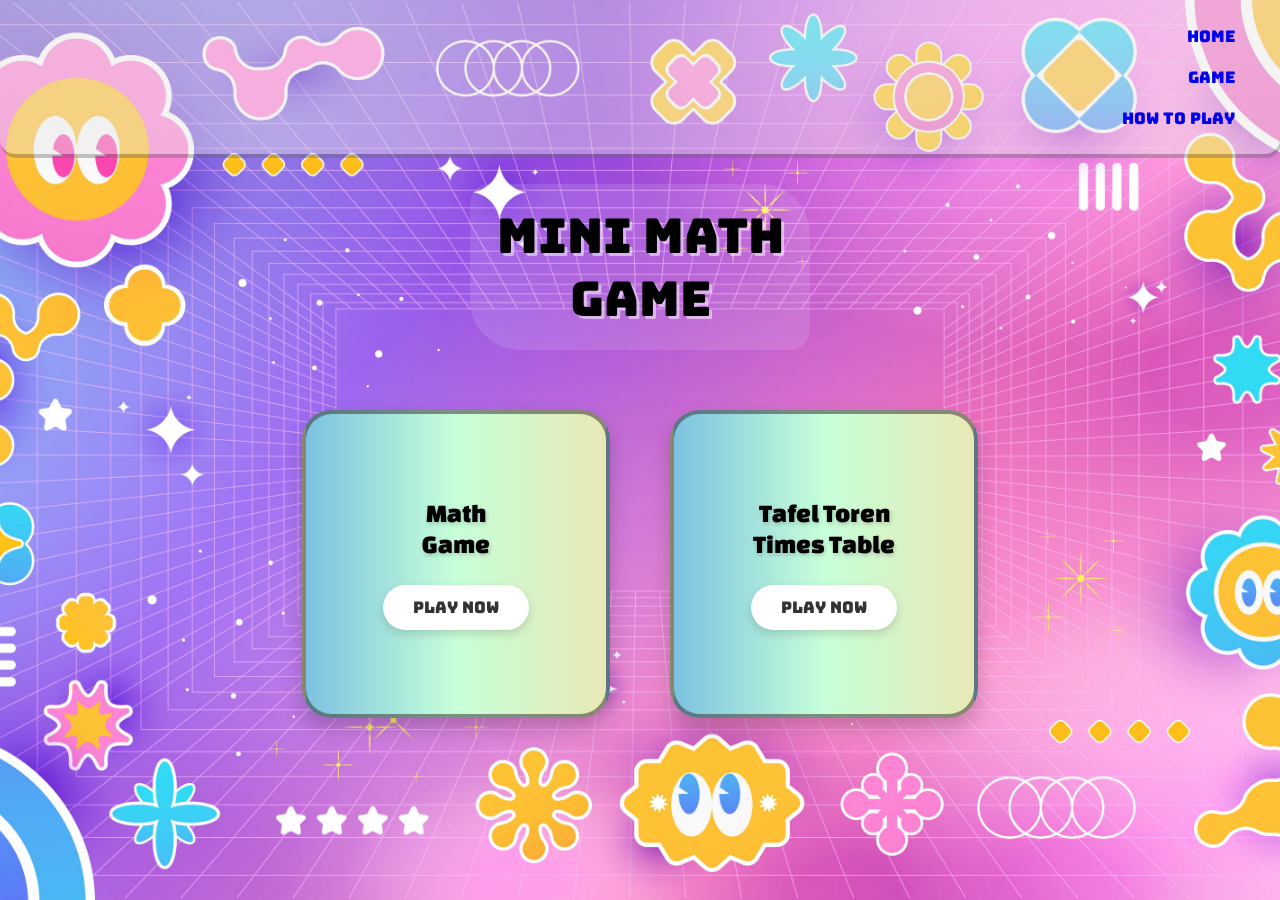
==== html/index.html @ 0ad89cf7 "8th" ====
<!doctype html>
<html lang="en">
  <head>
    <meta charset="UTF-8" />
    <meta name="viewport" content="width=device-width, initial-scale=1.0" />
    <link
      href="https://fonts.googleapis.com/css2?family=Bungee&family=Changa+One:ital@0;1&family=Varela+Round&display=swap"
      rel="stylesheet"
    />
    <link rel="stylesheet" href="../css/style.css" />
    <title>game</title>
  </head>
  <body>
    <header>
      <div id="menu-bar" class="menu-concontainer">
        <div class="menuDisplay">
          <ul>
            <li><a href="index.html">Home</a></li>
            <li><a href="#">Game</a></li>
            <li><a href="#">How to play</a></li>
          </ul>
        </div>
      </div>
    </header>
    <main>
      <section id="container-display" class="displayContainer">
        <div class="container">
          <h1 style="font-size: 3rem; text-shadow: 3px 3px 0px rgba(255,255,255,0.5);">Mini Math Game</h1>
        </div>
        <div class="games-wrapper">
          <a href="mathgame.html" class="game-card">
            <h1>Math<br>Game</h1>
            <button>Play Now</button>
          </a>
          <a href="tafelgaem.html" class="game-card" id="card-tafel">
            <h1>Tafel Toren<br>Times Table</h1>
            <button>Play Now</button>
          </a>
        </div>
      </section>
    </main>
  </body>
</html>
---- css/style.css ----
* {
  margin: 0;
  padding: 0;
}

body {
  background-image: url(/img/main-bg.jpg);
  background-size: cover;
  background-position: center;
  background-repeat: no-repeat;
  align-items: center;
  justify-content: center;
  /* display: flex; */
  min-height: 100vh;
}
/* menu-bar */
#menu-bar {
  display: flex;
  padding: 25px;
  background-color: aliceblue;
  padding: 0 5px;
  display: flex;
  /* align-items: center;
  justify-content: center; */
  background-color: rgba(231, 229, 229, 0.434);
  border-radius: 0 0 15px 15px;
  font-family: "Bungee", sans-serif;
  font-weight: 250;
  font-style: normal;
  border: 0 solid;
  padding: 2.5px;
  box-shadow: 1px 4px rgba(101, 101, 100, 0.39);
}
.menuDisplay {
  text-align: right;
  flex: 1;
}
.menuDisplay ul {
  list-style: none;
  display: inline-block;
  margin-right: 20px;
  padding: 13px;
}
.menuDisplay ul li {
  border-radius: 5px;
  padding: 10px;
}
.menuDisplay a {
  text-decoration: none;
}
.menuDisplay ul li a:hover {
  background-color: rgba(180, 180, 179, 0.274);
  border-radius: 15px;
  padding: 10px;
}

/* main */
.games-wrapper {
  display: flex;
  justify-content: center;
  gap: 60px;
  flex-wrap: wrap;
  margin-top: 60px;
  padding-bottom: 50px;
}
.game-card {
  display: flex;
  flex-direction: column;
  justify-content: center;
  align-items: center;
  text-align: center;
  padding: 30px;
  width: 240px;
  background: linear-gradient(
    90deg,
    rgba(123, 194, 224, 1) 0%,
    rgba(199, 255, 217, 1) 50%,
    rgba(232, 232, 181, 1) 100%
  );
  height: 240px;
  border-radius: 30px;
  box-shadow: 0 10px 20px rgba(0, 0, 0, 0.2);
  cursor: pointer;
  transition: all 0.3s cubic-bezier(0.25, 0.8, 0.25, 1);
  text-decoration: none;
  color: rgb(0, 0, 0);
  border: 4px solid rgba(63, 59, 59, 0.555);
}
.game-card:hover {
  transform: translateY(-10px);
  box-shadow: 0 20px 30px rgba(0, 0, 0, 0.3);
  border-color: rgba(255, 255, 255, 0.6);
}
.game-card#card-tafel {
  background: linear-gradient(
    90deg,
    rgba(123, 194, 224, 1) 0%,
    rgba(199, 255, 217, 1) 50%,
    rgba(232, 232, 181, 1) 100%
  );
}
.game-card h1 {
  font-family: "Changa One", sans-serif;
  font-weight: 400;
  font-size: 1.6rem;
  margin-bottom: 25px;
  text-decoration: none;
  text-shadow: 1px 2px 4px rgba(0, 0, 0, 0.2);
  line-height: 1.2;
}
.game-card button {
  border: none;
  padding: 12px 30px;
  border-radius: 25px;
  font-family: "Bungee", sans-serif;
  background-color: white;
  color: #333;
  font-size: 1rem;
  cursor: pointer;
  transition:
    transform 0.2s,
    background-color 0.2s;
  box-shadow: 0 4px 10px rgba(0, 0, 0, 0.15);
}
.game-card button:hover {
  transform: scale(1.1);
  background-color: #f8f8f8;
}

.container h1 {
  font-family: "Bungee", sans-serif;
  font-weight: 400;
  font-style: normal;
  text-shadow: 4px 0 3px seashell;
}

.container {
  padding: 20px;
  width: 300px;
  border: 50px;
  border-radius: 20px 50px;
  text-align: center;
  margin: auto;
  margin-top: 30px;
  background-color: rgba(240, 248, 255, 0.119);
}

/* tafel game */
#tafelgame {
  display: flex;
  flex-direction: column;
  justify-content: center;
  align-items: center;
  text-align: center;
  margin-right: 300px;
  padding: 100px;
  width: 60px;
  background: linear-gradient(
    90deg,
    rgba(123, 194, 224, 1) 0%,
    rgba(199, 255, 217, 1) 50%,
    rgba(232, 232, 181, 1) 100%
  );
  height: 60px;
  border-radius: 50%;
  /* display: inline-block; */
  box-shadow: 2px 2px 5px 2px rgba(56, 59, 59, 0.518);
  border: none;
}
#tafelgame h1 {
  font-family: "Changa One", sans-serif;
  font-weight: 400;
  font-style: normal;
}

/* tefel game buttom */
#start-tafelgame {
  border: none;
  padding: 20px;
  border-radius: 30px;
  margin-top: 20px;
  font-family: "Bungee", sans-serif;
}
.styletafelgame {
  text-align: center;
  margin: auto;
  margin-top: 30px;
}
/* math game */
#mathgame {
  display: flex;
  flex-direction: column;
  justify-content: center;
  align-items: center;
  text-align: center;
  margin-left: 300px;
  padding: 100px;
  width: 60px;
  background: linear-gradient(
    90deg,
    rgba(74, 155, 186, 1) 0%,
    rgb(161, 255, 173) 72%,
    rgba(255, 251, 191, 1) 100%
  );
  height: 60px;
  border-radius: 50%;
  /* display: inline-block; */
  box-shadow: 2px 2px 5px 2px rgba(56, 59, 59, 0.518);
  border: none;
}
#mathgame h1 {
  font-family: "Changa One", sans-serif;
  font-weight: 400;
  font-style: normal;
}
#start-tafelgame:hover {
  box-shadow: 0 0 3px 3px rgba(78, 93, 105, 0.521);
  transform: translateY(2px);
}
/* math game buttom */
#start-mathgame {
  border: none;
  padding: 20px;
  border-radius: 30px;
  margin-top: 20px;
  font-family: "Bungee", sans-serif;
}
.stylemathgame {
  text-align: center;
  margin: auto;
  margin-top: 30px;
}
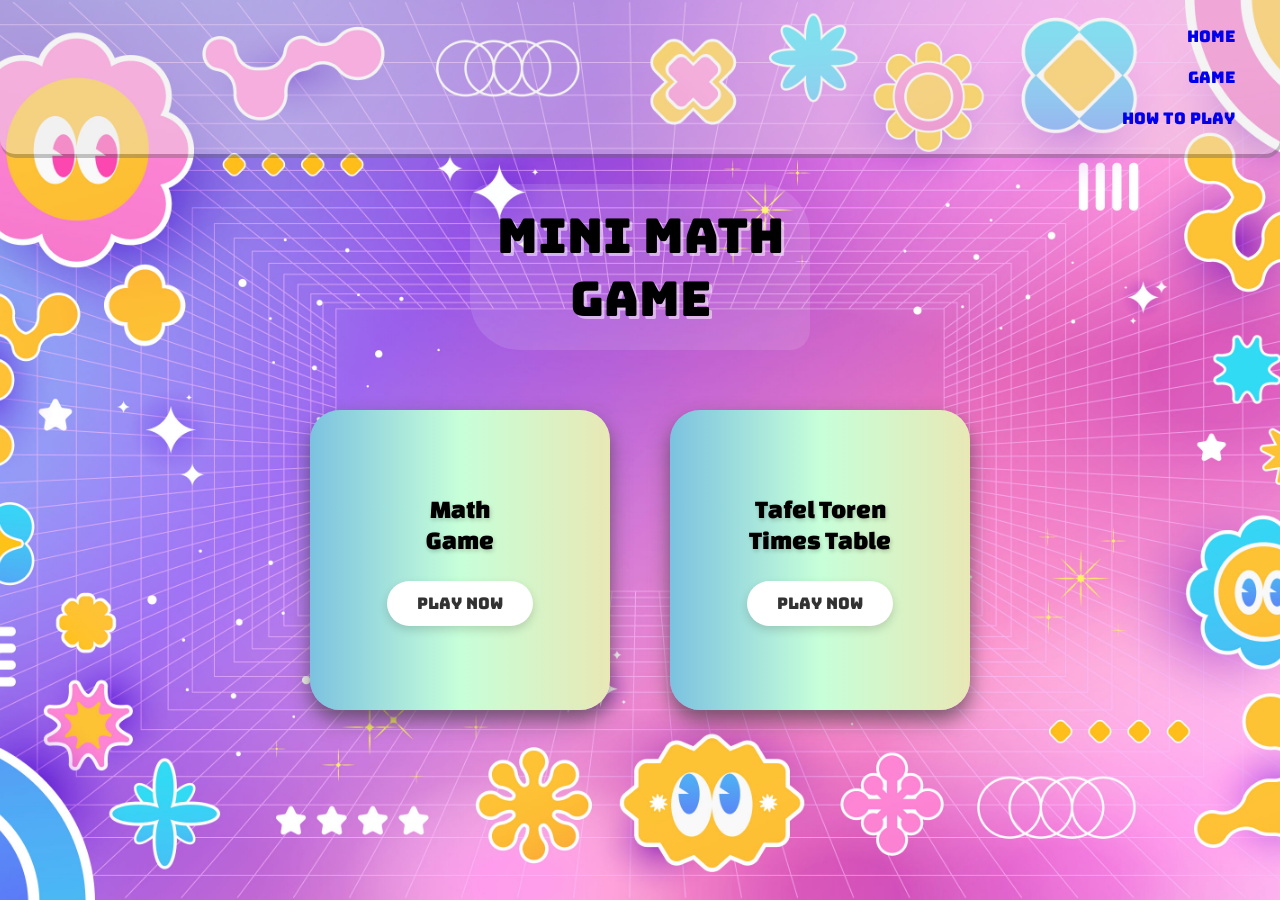
==== commit 5a1404b1: "update" ====
--- a/html/index.html
+++ b/html/index.html
@@ -17,7 +17,7 @@
           <ul>
             <li><a href="index.html">Home</a></li>
             <li><a href="#">Game</a></li>
-            <li><a href="#">How to play</a></li>
+            <li><a href="/html/info/infoGame.html">How to play</a></li>
           </ul>
         </div>
       </div>
--- a/css/style.css
+++ b/css/style.css
@@ -79,12 +79,12 @@
   );
   height: 240px;
   border-radius: 30px;
-  box-shadow: 0 10px 20px rgba(0, 0, 0, 0.2);
+  box-shadow: 0 10px 20px rgba(54, 54, 54, 0.66);
   cursor: pointer;
   transition: all 0.3s cubic-bezier(0.25, 0.8, 0.25, 1);
   text-decoration: none;
   color: rgb(0, 0, 0);
-  border: 4px solid rgba(63, 59, 59, 0.555);
+  /* border: 4px solid rgba(63, 59, 59, 0.555); */
 }
 .game-card:hover {
   transform: translateY(-10px);
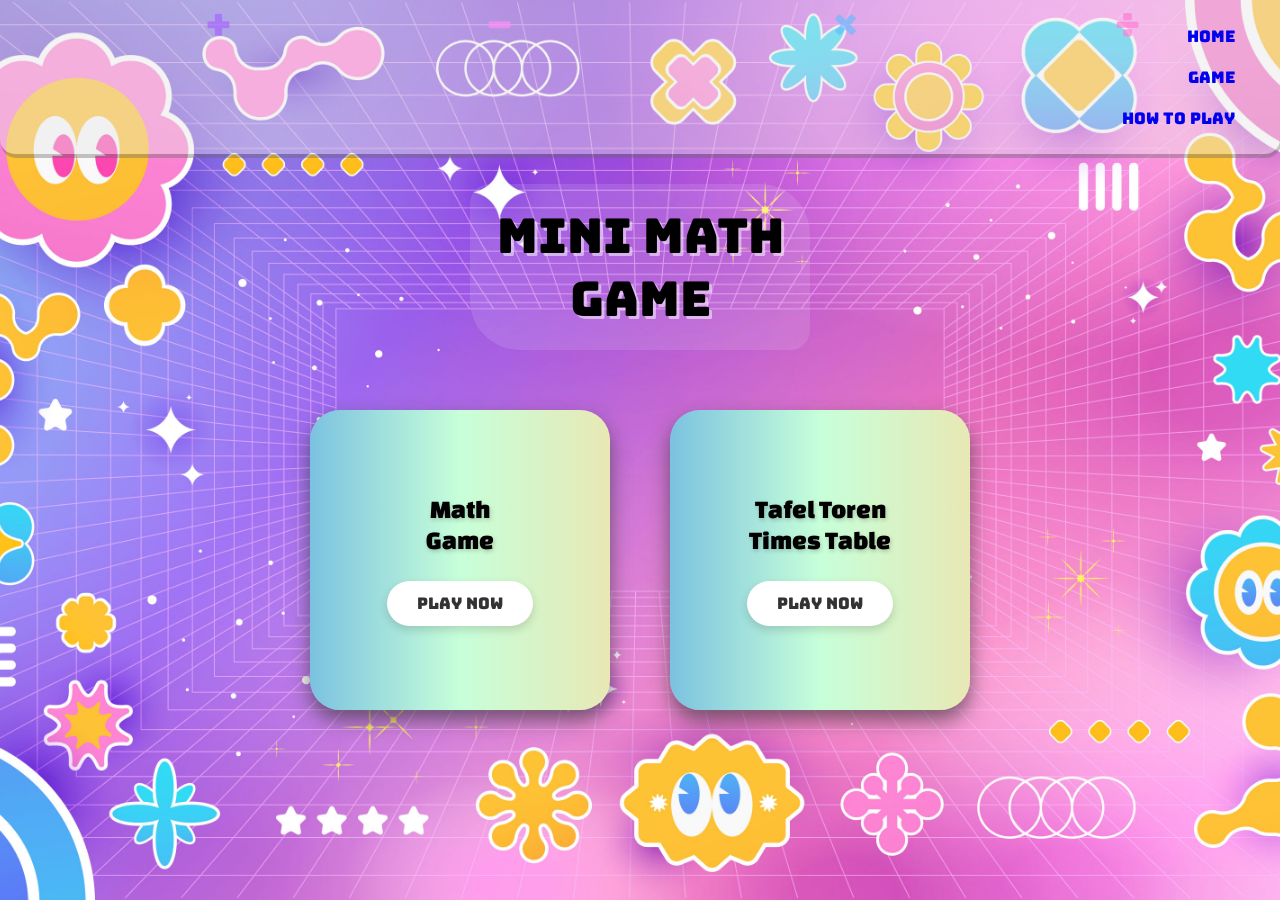
==== commit e8e35d29: "update" ====
--- a/html/index.html
+++ b/html/index.html
@@ -11,6 +11,12 @@
     <title>game</title>
   </head>
   <body>
+    <div class="floating-math">
+      <span class="symbol plus">+</span>
+      <span class="symbol minus">−</span>
+      <span class="symbol times">×</span>
+      <span class="symbol divide">÷</span>
+    </div>
     <header>
       <div id="menu-bar" class="menu-concontainer">
         <div class="menuDisplay">
@@ -25,15 +31,22 @@
     <main>
       <section id="container-display" class="displayContainer">
         <div class="container">
-          <h1 style="font-size: 3rem; text-shadow: 3px 3px 0px rgba(255,255,255,0.5);">Mini Math Game</h1>
+          <h1
+            style="
+              font-size: 3rem;
+              text-shadow: 3px 3px 0px rgba(255, 255, 255, 0.5);
+            "
+          >
+            Mini Math Game
+          </h1>
         </div>
         <div class="games-wrapper">
           <a href="mathgame.html" class="game-card">
-            <h1>Math<br>Game</h1>
+            <h1>Math<br />Game</h1>
             <button>Play Now</button>
           </a>
           <a href="tafelgaem.html" class="game-card" id="card-tafel">
-            <h1>Tafel Toren<br>Times Table</h1>
+            <h1>Tafel Toren<br />Times Table</h1>
             <button>Play Now</button>
           </a>
         </div>
@@ -41,4 +54,3 @@
     </main>
   </body>
 </html>
-
--- a/css/style.css
+++ b/css/style.css
@@ -230,3 +230,66 @@
   margin: auto;
   margin-top: 30px;
 }
+/* animetion */
+.floating-math {
+  position: fixed;
+  top: 0;
+  left: 0;
+  width: 100vw;
+  pointer-events: none;
+  z-index: 2;
+}
+.floating-math .symbol {
+  position: absolute;
+  font-size: 2.3rem;
+  font-family: "Luckiest Guy", "Bungee", cursive, sans-serif;
+  opacity: 0.68;
+  animation: float-move 7s linear infinite;
+  user-select: none;
+  pointer-events: none;
+}
+.floating-math .plus {
+  left: 16vw;
+  animation-delay: 0s;
+  color: #a563ff;
+}
+.floating-math .minus {
+  left: 38vw;
+  animation-delay: 1.3s;
+  color: #ff8ff8;
+}
+.floating-math .times {
+  left: 65vw;
+  animation-delay: 2.3s;
+  color: #68bbfe;
+}
+.floating-math .divide {
+  left: 87vw;
+  animation-delay: 4s;
+  color: #fd7bd4;
+}
+@keyframes float-move {
+  0% {
+    top: -40px;
+    transform: translateY(0) scale(1) rotate(0deg);
+    opacity: 0.68;
+  }
+  15% {
+    opacity: 0.8;
+  }
+  50% {
+    transform: translateY(50vh) scale(1.2) rotate(24deg);
+    opacity: 0.59;
+  }
+  75% {
+    opacity: 0.8;
+  }
+  95% {
+    opacity: 0.2;
+  }
+  100% {
+    top: 110vh;
+    transform: translateY(0) scale(0.8) rotate(-18deg);
+    opacity: 0;
+  }
+}
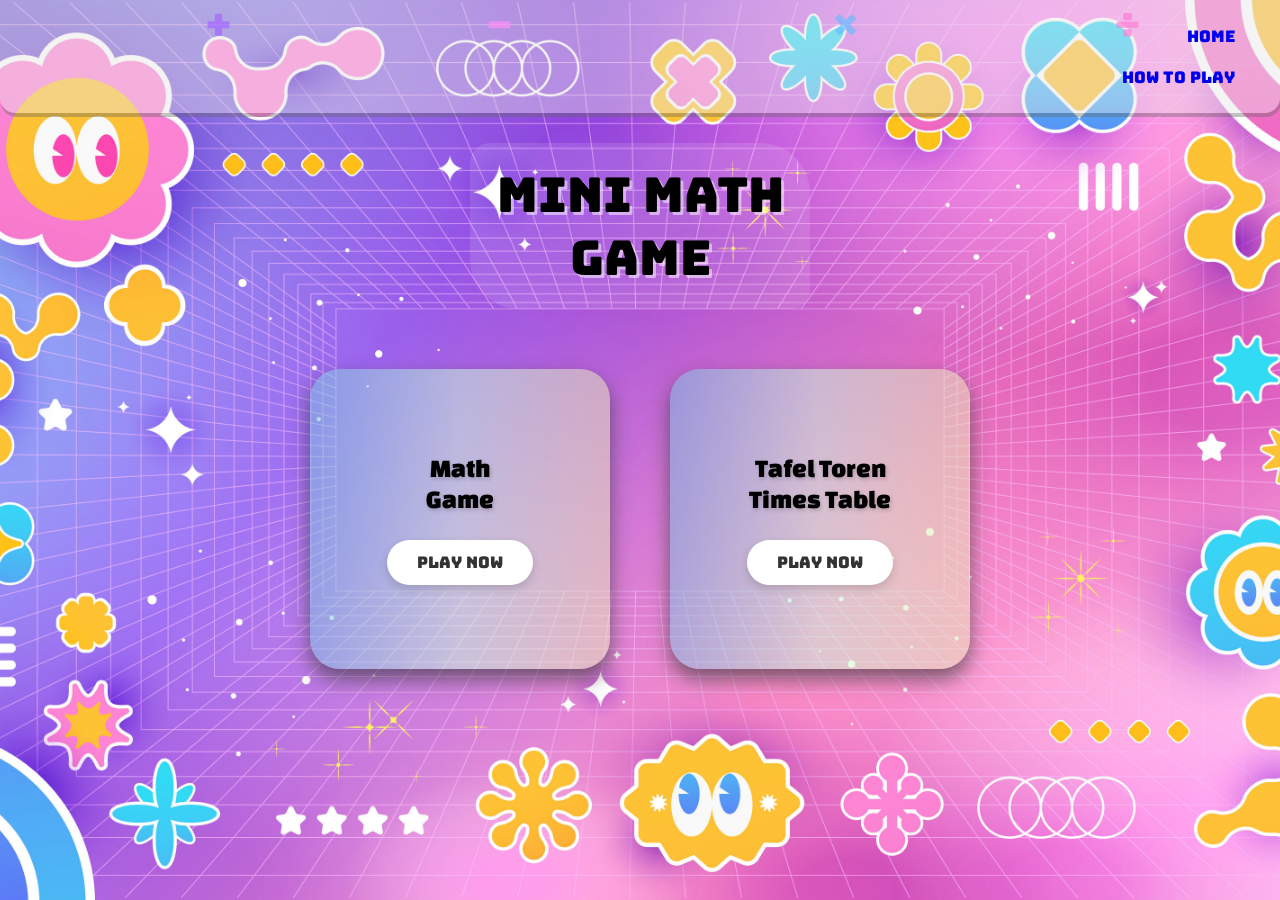
==== commit ed959fcb: "update" ====
--- a/html/index.html
+++ b/html/index.html
@@ -22,7 +22,7 @@
         <div class="menuDisplay">
           <ul>
             <li><a href="index.html">Home</a></li>
-            <li><a href="#">Game</a></li>
+            <!-- <li><a href="#">Game</a></li> -->
             <li><a href="/html/info/infoGame.html">How to play</a></li>
           </ul>
         </div>
--- a/css/style.css
+++ b/css/style.css
@@ -73,9 +73,9 @@
   width: 240px;
   background: linear-gradient(
     90deg,
-    rgba(123, 194, 224, 1) 0%,
-    rgba(199, 255, 217, 1) 50%,
-    rgba(232, 232, 181, 1) 100%
+    rgba(123, 194, 224, 0.518) 0%,
+    rgba(199, 255, 217, 0.518) 50%,
+    rgba(232, 232, 181, 0.518) 100%
   );
   height: 240px;
   border-radius: 30px;
@@ -94,9 +94,9 @@
 .game-card#card-tafel {
   background: linear-gradient(
     90deg,
-    rgba(123, 194, 224, 1) 0%,
-    rgba(199, 255, 217, 1) 50%,
-    rgba(232, 232, 181, 1) 100%
+    rgba(123, 194, 224, 0.518) 0%,
+    rgba(199, 255, 217, 0.518) 50%,
+    rgba(232, 232, 181, 0.518) 100%
   );
 }
 .game-card h1 {
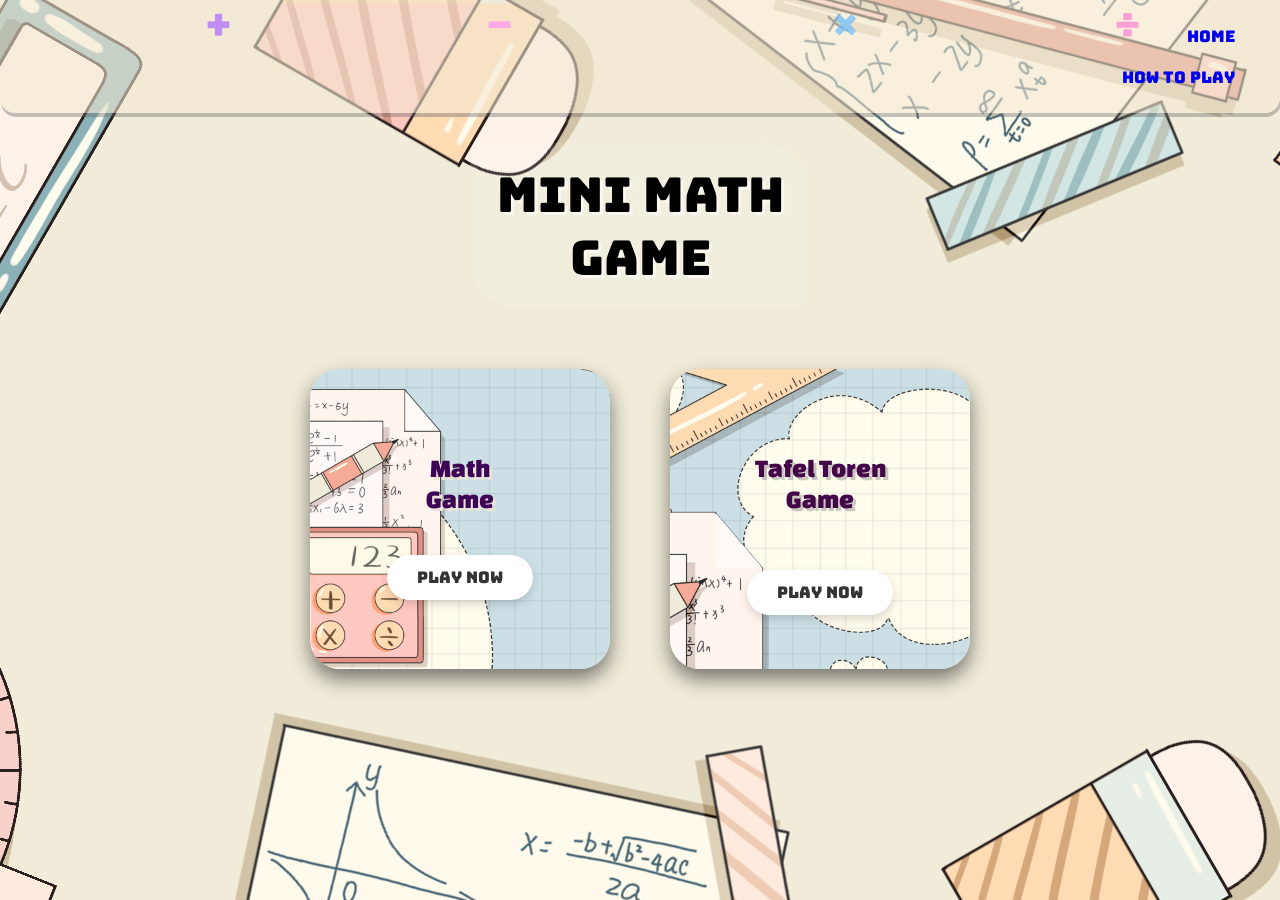
==== commit 1272e8dc: "update" ====
--- a/html/index.html
+++ b/html/index.html
@@ -8,6 +8,13 @@
       rel="stylesheet"
     />
     <link rel="stylesheet" href="../css/style.css" />
+    <audio
+      id="bgSound"
+      src="/assets/sound/mixkit-dirty-thinkin-989.mp3"
+    ></audio>
+    <audio src="/assets/sound/SoundHover.wav"></audio>
+    <audio src="/assets/sound/clicksound.wav"></audio>
+
     <title>game</title>
   </head>
   <body>
@@ -40,17 +47,19 @@
             Mini Math Game
           </h1>
         </div>
-        <div class="games-wrapper">
-          <a href="mathgame.html" class="game-card">
+        <div id="game-box" class="games-wrapper">
+          <a href="mathgame.html" class="game-card" id="card-math">
             <h1>Math<br />Game</h1>
             <button>Play Now</button>
           </a>
           <a href="tafelgaem.html" class="game-card" id="card-tafel">
-            <h1>Tafel Toren<br />Times Table</h1>
+            <h1>Tafel Toren<br />Game</h1>
             <button>Play Now</button>
           </a>
         </div>
       </section>
     </main>
+
+    <script src="/javascript/index.js"></script>
   </body>
 </html>
--- a/css/style.css
+++ b/css/style.css
@@ -4,7 +4,7 @@
 }
 
 body {
-  background-image: url(/img/main-bg.jpg);
+  background-image: url(/img/bg5.png);
   background-size: cover;
   background-position: center;
   background-repeat: no-repeat;
@@ -22,7 +22,7 @@
   display: flex;
   /* align-items: center;
   justify-content: center; */
-  background-color: rgba(231, 229, 229, 0.434);
+  background-color: rgba(243, 232, 210, 0.578);
   border-radius: 0 0 15px 15px;
   font-family: "Bungee", sans-serif;
   font-weight: 250;
@@ -62,6 +62,7 @@
   flex-wrap: wrap;
   margin-top: 60px;
   padding-bottom: 50px;
+  /* background-image: url(/img/math.png); */
 }
 .game-card {
   display: flex;
@@ -71,19 +72,20 @@
   text-align: center;
   padding: 30px;
   width: 240px;
-  background: linear-gradient(
+  /* background: linear-gradient(
     90deg,
     rgba(123, 194, 224, 0.518) 0%,
     rgba(199, 255, 217, 0.518) 50%,
     rgba(232, 232, 181, 0.518) 100%
-  );
+  ); */
+
   height: 240px;
   border-radius: 30px;
   box-shadow: 0 10px 20px rgba(54, 54, 54, 0.66);
   cursor: pointer;
   transition: all 0.3s cubic-bezier(0.25, 0.8, 0.25, 1);
   text-decoration: none;
-  color: rgb(0, 0, 0);
+  /* color: #1a2c3a; */
   /* border: 4px solid rgba(63, 59, 59, 0.555); */
 }
 .game-card:hover {
@@ -92,12 +94,23 @@
   border-color: rgba(255, 255, 255, 0.6);
 }
 .game-card#card-tafel {
-  background: linear-gradient(
-    90deg,
-    rgba(123, 194, 224, 0.518) 0%,
-    rgba(199, 255, 217, 0.518) 50%,
-    rgba(232, 232, 181, 0.518) 100%
-  );
+  background-image: url(/img/bg6.png);
+  background-repeat: no-repeat;
+  background-position: center;
+  background-size: cover;
+}
+#card-tafel h1 {
+  color: #430749;
+  text-shadow: 3px 3px rgba(131, 129, 126, 0.429);
+  /* background: linear-gradient(
+    180deg,
+    rgba(199, 202, 255, 0.361) 14%,
+    rgba(245, 186, 213, 0.361) 100%
+    
+  ); */
+  /* background-color: #e3cbf84a; */
+  border-radius: 5px;
+  padding: 30px;
 }
 .game-card h1 {
   font-family: "Changa One", sans-serif;
@@ -127,6 +140,21 @@
   background-color: #f8f8f8;
 }
 
+/* bg */
+#card-math {
+  background-image: url(/img/bg7.png);
+  background-position: center;
+  background-repeat: no-repeat;
+  background-size: cover;
+}
+
+#card-math h1 {
+  color: #3e0556;
+  text-shadow: 3px 3px rgb(233, 227, 216);
+  /* background-color: #f8f8f88b; */
+  padding: 15px;
+  border-radius: 20px;
+}
 .container h1 {
   font-family: "Bungee", sans-serif;
   font-weight: 400;
@@ -292,4 +320,4 @@
     transform: translateY(0) scale(0.8) rotate(-18deg);
     opacity: 0;
   }
-}+}
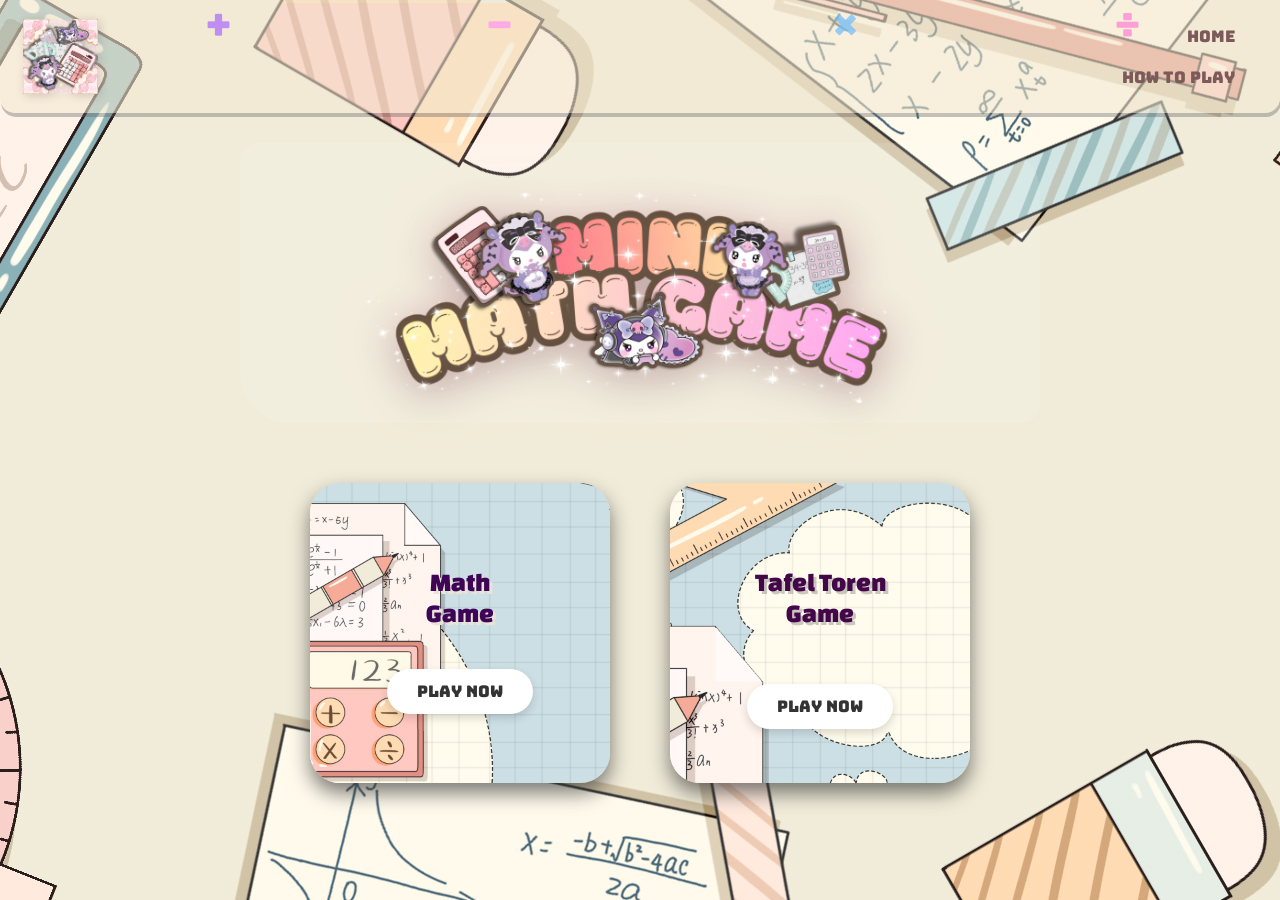
==== commit 878846d3: "update" ====
--- a/html/index.html
+++ b/html/index.html
@@ -26,6 +26,7 @@
     </div>
     <header>
       <div id="menu-bar" class="menu-concontainer">
+        <img id="gamelogo" class="gameLOGO" src="/assets/logo0.png"/>
         <div class="menuDisplay">
           <ul>
             <li><a href="index.html">Home</a></li>
@@ -38,14 +39,10 @@
     <main>
       <section id="container-display" class="displayContainer">
         <div class="container">
-          <h1
-            style="
-              font-size: 3rem;
-              text-shadow: 3px 3px 0px rgba(255, 255, 255, 0.5);
-            "
-          >
+          <img id="title-img" class="title-logo" src="/assets/logo.png" />
+          <!-- <h1>
             Mini Math Game
-          </h1>
+          </h1> -->
         </div>
         <div id="game-box" class="games-wrapper">
           <a href="mathgame.html" class="game-card" id="card-math">
--- a/css/style.css
+++ b/css/style.css
@@ -1,6 +1,7 @@
 * {
   margin: 0;
   padding: 0;
+  box-sizing: border-box;
 }
 
 body {
@@ -47,14 +48,62 @@
 }
 .menuDisplay a {
   text-decoration: none;
+  color: #7d5a5a;
+  transition: all 0.2s;
 }
 .menuDisplay ul li a:hover {
-  background-color: rgba(180, 180, 179, 0.274);
+  background-color: rgba(255, 255, 255, 0.6);
   border-radius: 15px;
   padding: 10px;
+  color: #d4a373;
 }
 
 /* main */
+
+/* title-logo */
+.title-logo {
+  width: 85%;
+  max-width: 550px;
+  display: block;
+  margin: auto;
+  filter: drop-shadow(0px 10px 20px rgba(0, 0, 0, 0.2))
+    drop-shadow(0px 0px 20px rgba(255, 192, 203, 0.5));
+  animation: float-title 4s ease-in-out infinite;
+  transition:
+    transform 0.3s ease,
+    filter 0.3s ease;
+  padding-top: 20px;
+}
+
+.title-logo:hover {
+  transform: scale(1.05);
+  filter: drop-shadow(0px 15px 30px rgba(0, 0, 0, 0.3))
+    drop-shadow(0px 0px 40px rgba(255, 192, 203, 0.8));
+}
+
+@keyframes float-title {
+  0% {
+    transform: translateY(0px);
+  }
+  50% {
+    transform: translateY(-15px);
+  }
+  100% {
+    transform: translateY(0px);
+  }
+}
+
+.gameLOGO {
+  width: 75px;
+  align-self: center;
+  margin-left: 20px;
+  filter: drop-shadow(2px 2px 5px rgba(0, 0, 0, 0.15));
+  transition: transform 0.3s cubic-bezier(0.175, 0.885, 0.32, 1.275);
+}
+
+.gameLOGO:hover {
+  transform: scale(1.2) rotate(-15deg);
+}
 .games-wrapper {
   display: flex;
   justify-content: center;
@@ -71,7 +120,7 @@
   align-items: center;
   text-align: center;
   padding: 30px;
-  width: 240px;
+  width: 300px;
   /* background: linear-gradient(
     90deg,
     rgba(123, 194, 224, 0.518) 0%,
@@ -79,7 +128,7 @@
     rgba(232, 232, 181, 0.518) 100%
   ); */
 
-  height: 240px;
+  height: 300px;
   border-radius: 30px;
   box-shadow: 0 10px 20px rgba(54, 54, 54, 0.66);
   cursor: pointer;
@@ -159,13 +208,18 @@
   font-family: "Bungee", sans-serif;
   font-weight: 400;
   font-style: normal;
-  text-shadow: 4px 0 3px seashell;
+  font-size: 3.5rem;
+  color: #ffffff;
+  text-shadow:
+    3px 4px 0 #d4a373,
+    0 8px 15px rgba(0, 0, 0, 0.1);
+  letter-spacing: 2px;
 }
 
 .container {
   padding: 20px;
-  width: 300px;
-  border: 50px;
+  width: 100%;             
+  max-width: 800px;        
   border-radius: 20px 50px;
   text-align: center;
   margin: auto;
@@ -321,3 +375,19 @@
     opacity: 0;
   }
 }
+
+/* media */
+@media (max-width: 768px) {
+  .title-logo {
+    width: 95%;
+    filter: drop-shadow(0px 15px 25px rgba(0, 0, 0, 0.3))
+      drop-shadow(0px 0px 30px rgba(255, 192, 203, 0.7));
+  }
+  .game-card {
+    width: 240px;
+    height: 240px;
+  }
+  .floating-math .symbol {
+    font-size: 1.5rem;
+  }
+}
